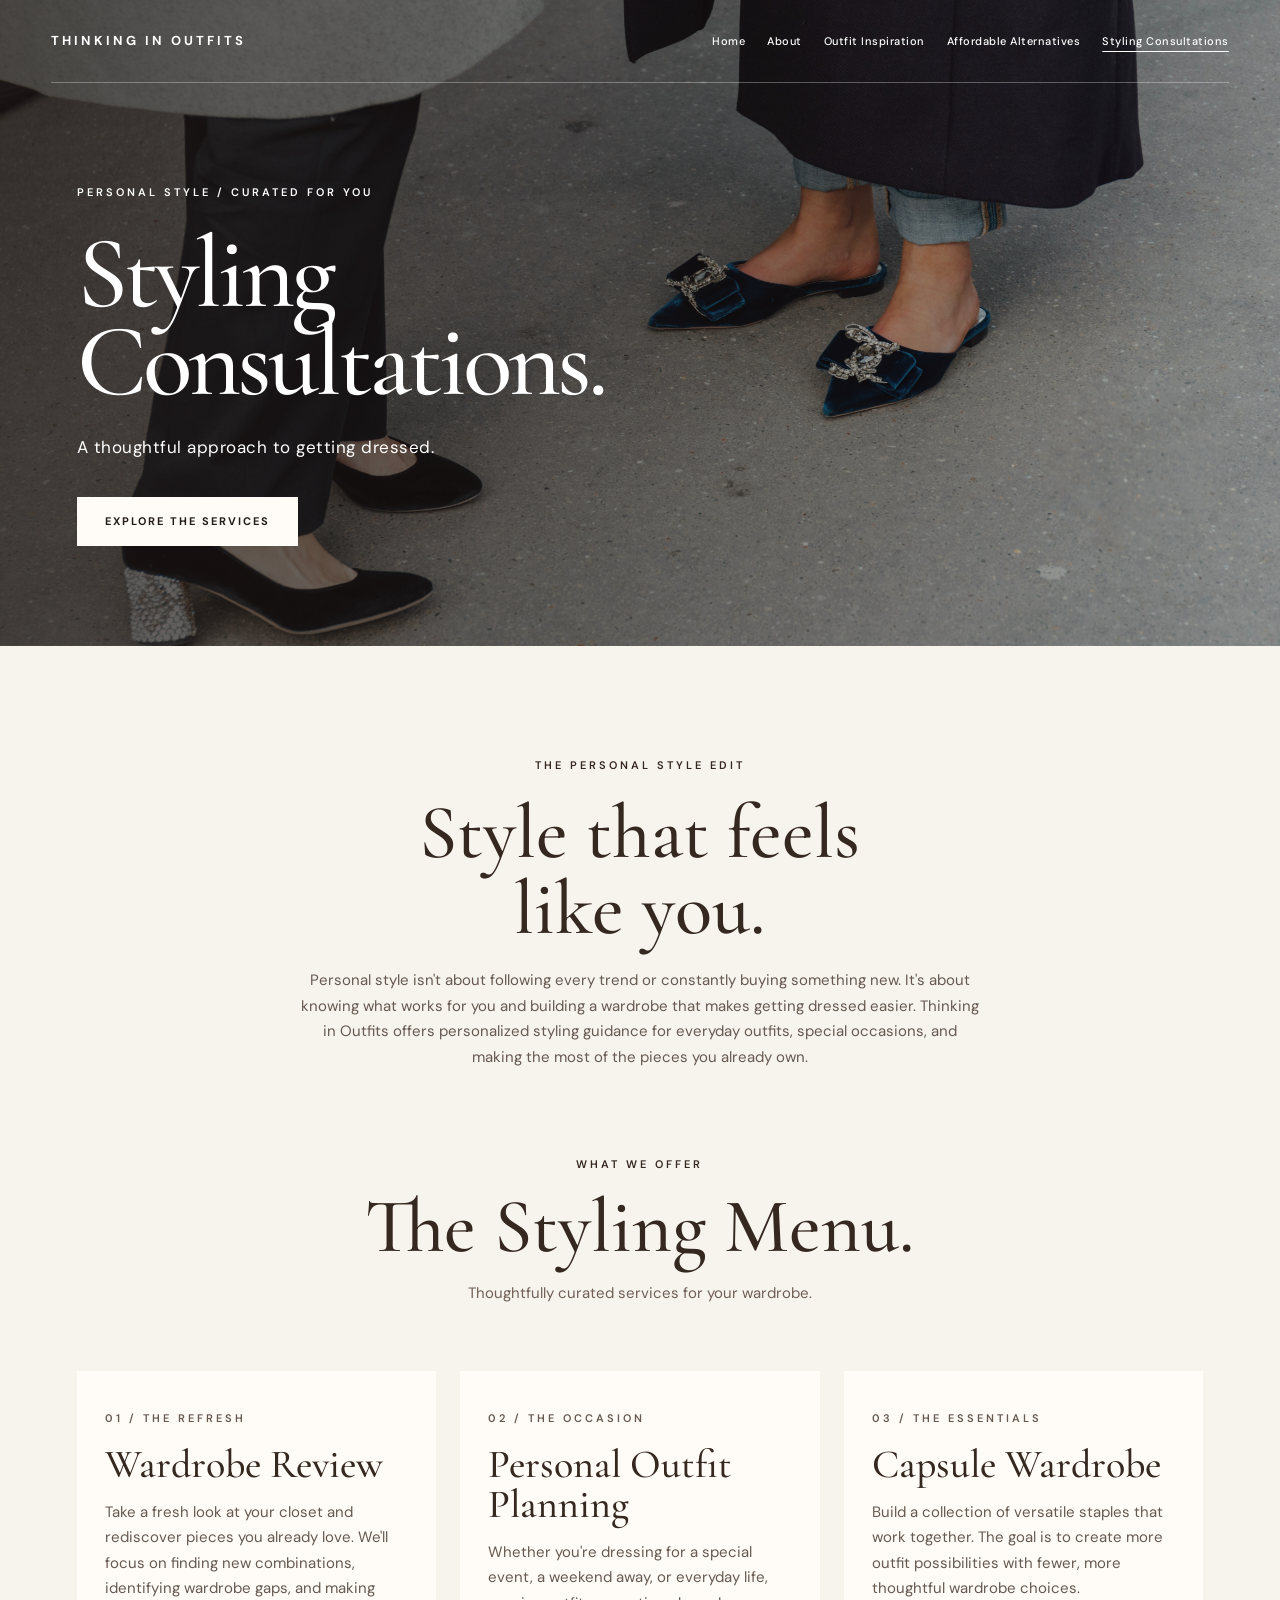
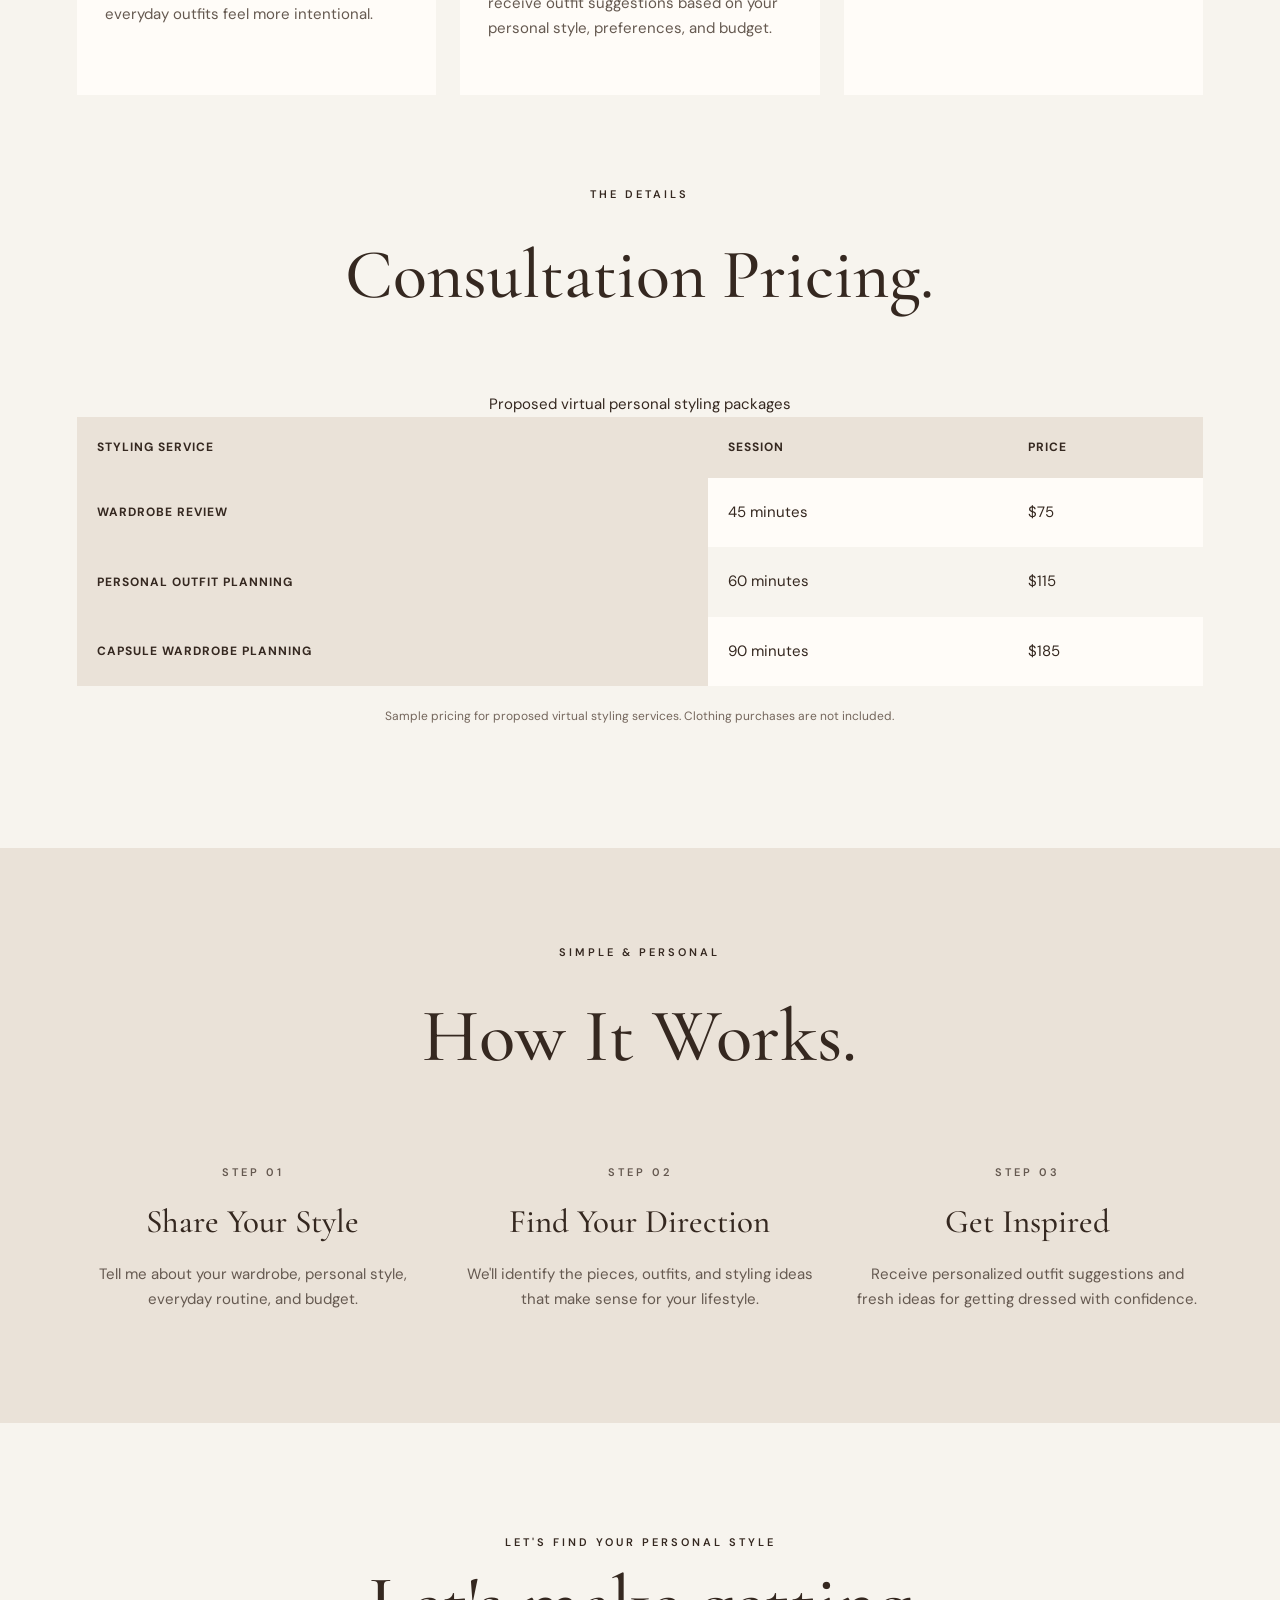
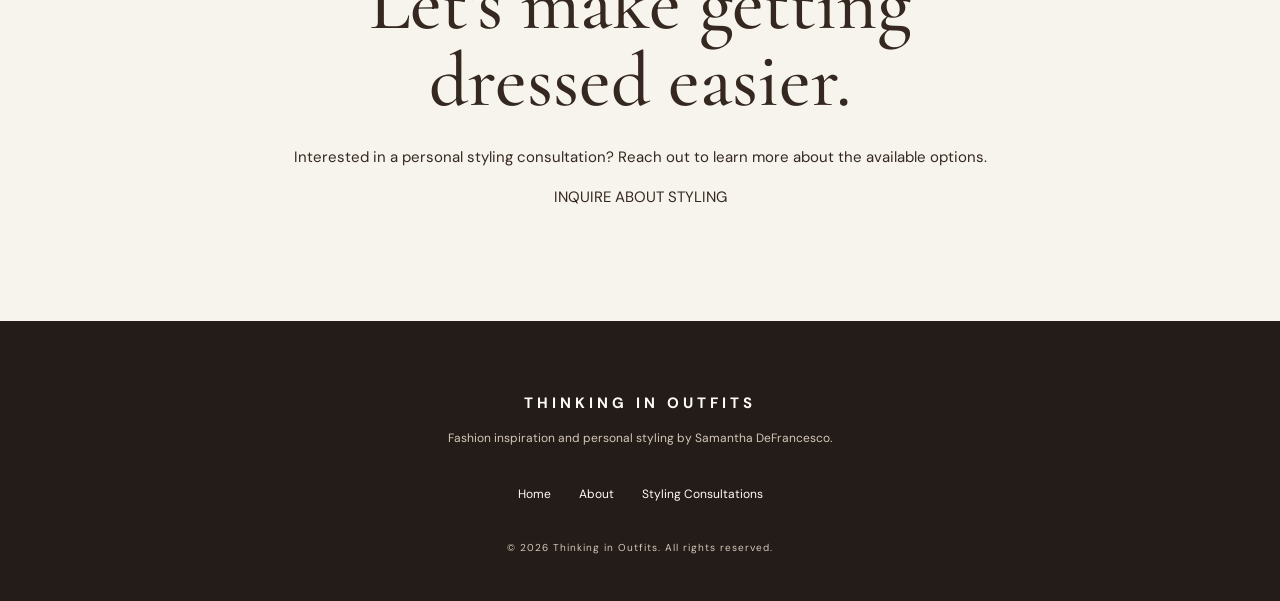
==== styling-consultations.html @ 7001dfb4 "Add files via upload" ====
<!DOCTYPE html>
<html lang="en">

<head>
    <meta charset="UTF-8">
    <meta name="viewport" content="width=device-width, initial-scale=1.0">
    <meta name="description" content="Explore personal styling consultations, outfit planning, and capsule wardrobe services at Thinking in Outfits.">
    <title>Styling Consultations | Thinking in Outfits</title>
    <link rel="stylesheet" href="css/style.css">
</head>

<body>

    <!-- Header and Navigation -->
    <header class="hero services-hero">

        <nav class="navbar" aria-label="Main Navigation">
            <a href="index.html" class="logo">THINKING IN OUTFITS</a>

            <ul class="nav-links">
                <li><a href="index.html">Home</a></li>
                <li><a href="index.html#about">About</a></li>
                <li><a href="index.html#outfits">Outfit Inspiration</a></li>
                <li><a href="index.html#alternatives">Affordable Alternatives</a></li>
                <li><a href="styling-consultations.html" aria-current="page">Styling Consultations</a></li>
            </ul>
        </nav>

        <div class="hero-content">
            <p class="eyebrow">PERSONAL STYLE / CURATED FOR YOU</p>
            <h1>Styling<br>Consultations.</h1>
            <p class="hero-subtitle">
                A thoughtful approach to getting dressed.
            </p>
            <a href="#pricing" class="button button-light">
                EXPLORE THE SERVICES
            </a>
        </div>

    </header>

    <main>

        <!-- Introduction -->
        <section class="services-intro container">

            <p class="eyebrow">THE PERSONAL STYLE EDIT</p>

            <h2>Style that feels<br>like you.</h2>

            <p>
                Personal style isn't about following every trend or
                constantly buying something new. It's about knowing
                what works for you and building a wardrobe that makes
                getting dressed easier.

                Thinking in Outfits offers personalized styling
                guidance for everyday outfits, special occasions,
                and making the most of the pieces you already own.
            </p>

        </section>

        <!-- Styling Services -->
        <section class="container" aria-labelledby="services-heading">

            <div class="section-heading">
                <p class="eyebrow">WHAT WE OFFER</p>
                <h2 id="services-heading">The Styling Menu.</h2>
                <p>Thoughtfully curated services for your wardrobe.</p>
            </div>

            <div class="services-grid">

                <article class="service-card">
                    <p class="eyebrow">01 / THE REFRESH</p>
                    <h3>Wardrobe Review</h3>
                    <p>
                        Take a fresh look at your closet and rediscover
                        pieces you already love. We'll focus on finding
                        new combinations, identifying wardrobe gaps,
                        and making everyday outfits feel more intentional.
                    </p>
                </article>

                <article class="service-card">
                    <p class="eyebrow">02 / THE OCCASION</p>
                    <h3>Personal Outfit Planning</h3>
                    <p>
                        Whether you're dressing for a special event,
                        a weekend away, or everyday life, receive outfit
                        suggestions based on your personal style,
                        preferences, and budget.
                    </p>
                </article>

                <article class="service-card">
                    <p class="eyebrow">03 / THE ESSENTIALS</p>
                    <h3>Capsule Wardrobe</h3>
                    <p>
                        Build a collection of versatile staples that
                        work together. The goal is to create more
                        outfit possibilities with fewer, more
                        thoughtful wardrobe choices.
                    </p>
                </article>

            </div>

        </section>

        <!-- Responsive Pricing Table -->
        <section id="pricing" class="pricing-section container">

            <p class="eyebrow text-center">
                THE DETAILS
            </p>

            <h2>Consultation Pricing.</h2>

            <div class="pricing-wrap">

                <table class="pricing-table">
                    <caption>
                        Proposed virtual personal styling packages
                    </caption>

                    <thead>
                        <tr>
                            <th scope="col">Styling Service</th>
                            <th scope="col">Session</th>
                            <th scope="col">Price</th>
                        </tr>
                    </thead>

                    <tbody>
                        <tr>
                            <th scope="row">Wardrobe Review</th>
                            <td>45 minutes</td>
                            <td>$75</td>
                        </tr>

                        <tr>
                            <th scope="row">Personal Outfit Planning</th>
                            <td>60 minutes</td>
                            <td>$115</td>
                        </tr>

                        <tr>
                            <th scope="row">Capsule Wardrobe Planning</th>
                            <td>90 minutes</td>
                            <td>$185</td>
                        </tr>
                    </tbody>

                </table>

            </div>

            <p class="pricing-note">
                Sample pricing for proposed virtual styling services.
                Clothing purchases are not included.
            </p>

        </section>

        <!-- How It Works -->
        <section id="how-it-works" class="process-section">

            <div class="container">

            
<p class="eyebrow text-center">
                    SIMPLE & PERSONAL
                </p>

                <h2>How It Works.</h2>

                <div class="process-grid">

                    <article class="process-step">
                        <p class="eyebrow">STEP 01</p>
                        <h3>Share Your Style</h3>
                        <p>
                            Tell me about your wardrobe, personal
                            style, everyday routine, and budget.
                        </p>
                    </article>

                    <article class="process-step">
                        <p class="eyebrow">STEP 02</p>
                        <h3>Find Your Direction</h3>
                        <p>
                            We'll identify the pieces, outfits,
                            and styling ideas that make sense
                            for your lifestyle.
                        </p>
                    </article>

                    <article class="process-step">
                        <p class="eyebrow">STEP 03</p>
                        <h3>Get Inspired</h3>
                        <p>
                            Receive personalized outfit suggestions
                            and fresh ideas for getting dressed
                            with confidence.
                        </p>
                    </article>

                </div>

            </div>

        </section>

        <!-- Contact Section -->
        <section class="contact-section">

            <p class="eyebrow">LET'S FIND YOUR PERSONAL STYLE</p>

            <h2>Let's make getting<br>dressed easier.</h2>

            <p>
                Interested in a personal styling consultation?
                Reach out to learn more about the available options.
            </p>

            <a href="mailto:defrancesco.s@northeastern.edu?subject=Thinking%20in%20Outfits%20Styling%20Inquiry">
                INQUIRE ABOUT STYLING
            </a>

        </section>

    </main>

    <!-- Footer -->
    <footer class="site-footer">

        <p class="footer-logo">THINKING IN OUTFITS</p>

        <p>
            Fashion inspiration and personal styling
            by Samantha DeFrancesco.
        </p>

        <nav aria-label="Footer Navigation">
            <a href="index.html">Home</a>
            <a href="index.html#about">About</a>
            <a href="styling-consultations.html">Styling Consultations</a>
        </nav>

        <p class="copyright">
            &copy; 2026 Thinking in Outfits. All rights reserved.
        </p>

    </footer>

</body>
</html>
---- css/style.css ----
/* ========================================
   THINKING IN OUTFITS
   Website by Samantha DeFrancesco
   ITC 2400 Signature Assignment
======================================== */

@import url('https://fonts.googleapis.com/css2?family=Cormorant+Garamond:wght@400;500;600&family=DM+Sans:wght@400;500;600;700&display=swap');

/* COLORS AND GLOBAL STYLES */

:root {
    --cream: #f7f4ee;
    --ivory: #fffcf8;
    --chocolate: #352820;
    --espresso: #241c18;
    --taupe: #99897b;
    --sand: #eae2d8;
    --line: #ded5ca;
}

* {
    box-sizing: border-box;
}

html {
    scroll-behavior: smooth;
}

body {
    margin: 0;
    background-color: var(--cream);
    color: var(--chocolate);
    font-family: 'DM Sans', Arial, sans-serif;
    font-size: 15px;
    line-height: 1.7;
}

h1, h2, h3, p, figure {
    margin-top: 0;
}

h1, h2, h3 {
    font-family: 'Cormorant Garamond', Georgia, serif;
    font-weight: 500;
}

a {
    color: inherit;
    text-decoration: none;
}

a:focus-visible {
    outline: 2px solid currentColor;
    outline-offset: 5px;
}

img {
    display: block;
    max-width: 100%;
}

.container {
    width: 88%;
    max-width: 1180px;
    margin-left: auto;
    margin-right: auto;
}

.eyebrow {
    font-size: 11px;
    font-weight: 600;
    letter-spacing: 3px;
    text-transform: uppercase;
}

/* ========================================
   HERO BANNER
======================================== */

.hero {
    min-height: 760px;
    background-color: #6c5c50;
    background-image:
        linear-gradient(
            90deg,
            rgba(29, 22, 19, 0.74),
            rgba(29, 22, 19, 0.15)
        ),
        url("../images/hero.jpg");
    background-size: cover;
    background-position: center;
    color: white;
    display: flex;
    flex-direction: column;
}

.navbar {
    width: 92%;
    max-width: 1250px;
    margin: 0 auto;
    padding: 28px 0;
    display: flex;
    justify-content: space-between;
    align-items: center;
    gap: 30px;
    border-bottom: 1px solid rgba(255, 255, 255, 0.3);
}

.logo {
    font-size: 13px;
    font-weight: 700;
    letter-spacing: 3px;
    white-space: nowrap;
}

.nav-links {
    list-style: none;
    display: flex;
    justify-content: flex-end;
    flex-wrap: wrap;
    gap: 22px;
    margin: 0;
    padding: 0;
}

.nav-links a {
    font-size: 11px;
    font-weight: 500;
    letter-spacing: 0.5px;
    transition: opacity 0.3s ease;
}

.nav-links a:hover {
    opacity: 0.65;
}

.nav-links a[aria-current="page"] {
    text-decoration: underline;
    text-underline-offset: 6px;
}

.hero-content {
    width: 88%;
    max-width: 1180px;
    margin: auto;
    padding: 100px 0;
}

.hero-content h1 {
    font-size: clamp(75px, 10vw, 150px);
    line-height: 0.86;
    letter-spacing: -4px;
    margin: 28px 0;
}

.hero-subtitle {
    font-size: 17px;
    letter-spacing: 0.5px;
    margin-bottom: 35px;
}

/* BUTTONS AND LINKS */

.button {
    display: inline-block;
    padding: 15px 28px;
    font-size: 11px;
    font-weight: 700;
    letter-spacing: 2px;
    text-align: center;
    transition: background 0.3s ease, color 0.3s ease;
}

.button-light {
    background: var(--ivory);
    color: var(--espresso);
}

.button-light:hover {
    background: var(--sand);
}

.button-dark {
    background: var(--chocolate);
    color: white;
}

.button-dark:hover {
    background: #594438;
}

.text-link {
    display: inline-block;
    margin-top: 18px;
    padding-bottom: 5px;
    border-bottom: 1px solid currentColor;
    font-size: 11px;
    font-weight: 700;
    letter-spacing: 1.5px;
    transition: opacity 0.3s ease;
}

.text-link:hover {
    opacity: 0.55;
}

/* ========================================
   WELCOME SECTION
======================================== */

.intro-section {
    padding-top: 120px;
    padding-bottom: 120px;
    text-align: center;
}

.intro-section h2 {
    max-width: 800px;
    margin: 15px auto 25px;
    font-size: clamp(45px, 6vw, 78px);
    line-height: 1.05;
}

.intro-section > p:last-child {
    max-width: 700px;
    margin: 0 auto;
    color: #62564e;
    font-size: 16px;
}

/* ========================================
   FEATURED OUTFIT
======================================== */

.featured-section {
    display: grid;
    grid-template-columns: 1fr 0.9fr;
    align-items: center;
    gap: 9%;
    padding-bottom: 130px;
}

.featured-image img {
    width: 100%;
    aspect-ratio: 3 / 4;
    object-fit: cover;
    background-color: var(--sand);
    filter: saturate(0.9);
}

.featured-image figcaption {
    padding-top: 14px;
    font-size: 10px;
    letter-spacing: 2px;
    color: var(--taupe);
}

.featured-text h2 {
    font-size: clamp(55px, 6vw, 88px);
    line-height: 0.95;
    margin: 15px 0 30px;
}

.featured-text > p:not(.eyebrow) {
    max-width: 430px;
    color: #655950;
}

/* ========================================
   THE THOUGHTFUL EDIT
======================================== */

.discover-section {
    padding-bottom: 140px;
}

.section-heading {
    text-align: center;
    margin-bottom: 65px;
}

.section-heading h2 {
    font-size: clamp(50px, 6vw, 80px);
    line-height: 1;
    margin: 15px 0;
}

.section-heading > p:last-child {
    color: #6e6056;
}

.card-grid {
    display: grid;
    grid-template-columns: repeat(2, minmax(0, 1fr));
    gap: 38px;
}

.style-card img {
    width: 100%;
    aspect-ratio: 4 / 5;
    object-fit: cover;
    background-color: var(--sand);
    transition: transform 0.4s ease, filter 0.4s ease;
}

.style-card img:hover {
    filter: brightness(0.95);
    transform: scale(0.99);
}

.card-content {
    padding: 28px 5px;
}

.card-content h3 {
    font-size: clamp(38px, 4vw, 55px);
    line-height: 1.05;
    margin: 12px 0 18px;
}

.card-content > p:not(.eyebrow) {
    max-width: 470px;
    color: #685b51;
}

/* ========================================
   CLOSING STATEMENT
======================================== */

.closing-section {
    background-color: var(--sand);
    text-align: center;
    padding: 110px 20px;
}

.closing-section h2 {
    font-size: clamp(55px, 7vw, 90px);
    line-height: 0.97;
    margin: 22px 0 35px;
}

/* ========================================
   STYLING CONSULTATIONS PAGE
======================================== */

.services-hero {
    min-height: 570px;
    background-image:
        linear-gradient(
            90deg,
            rgba(29, 22, 19, 0.75),
            rgba(29, 22, 19, 0.25)
        ),
        url("../images/styling.jpg");
}

.services-hero .hero-content h1 {
    font-size: clamp(65px, 8vw, 110px);
}

.services-intro {
    padding-top: 110px;
    padding-bottom: 85px;
    text-align: center;
}

.services-intro h2 {
    font-size: clamp(48px, 6vw, 78px);
    line-height: 1;
    margin: 20px auto;
}

.services-intro > p:last-child {
    max-width: 680px;
    margin: 0 auto;
    color: #655950;
}

.services-grid {
    display: grid;
    grid-template-columns: repeat(3, minmax(0, 1fr));
    gap: 24px;
    margin-bottom: 90px;
}

.service-card {
    background: var(--ivory);
    padding: 38px 28px;
}

.service-card h3 {
    font-size: 40px;
    line-height: 1;
    margin: 16px 0;
}

.service-card p {
    color: #655950;
}

.pricing-section {
    padding-bottom: 110px;
}

.pricing-section h2 {
    font-size: clamp(45px, 6vw, 70px);
    text-align: center;
}

.pricing-wrap {
    width: 100%;
    overflow-x: auto;
}

.pricing-table {
    width: 100%;
    min-width: 480px;
    border-collapse: collapse;
    text-align: left;
}

.pricing-table th {
    background-color: var(--sand);
    padding: 20px;
    font-size: 12px;
    letter-spacing: 1px;
    text-transform: uppercase;
}

.pricing-table td {
    padding: 22px 20px;
    border: none;
}

.pricing-table tbody tr:nth-child(odd) {
    background-color: var(--ivory);
}

.pricing-note {
    font-size: 12px;
    color: #74665c;
    text-align: center;
    margin-top: 20px;
}

.process-section {
    background: var(--sand);
    padding: 95px 0;
}

.process-section h2 {
    font-size: clamp(48px, 6vw, 75px);
    text-align: center;
}

.process-grid {
    display: grid;
    grid-template-columns: repeat(3, minmax(0, 1fr));
    gap: 35px;
    margin-top: 50px;
}

.process-step {
    text-align: center;
}

.process-step h3 {
    font-size: 33px;
    margin: 12px 0;
}

.process-step p {
    color: #655950;
}

.contact-section {
    padding: 110px 20px;
    text-align: center;
}

.contact-section h2 {
    font-size: clamp(50px, 6vw, 80px);
    line-height: 1;
    margin: 15px 0 25px;
}

/* ========================================
   FOOTER
======================================== */

.site-footer {
    background-color: var(--espresso);
    color: var(--ivory);
    text-align: center;
    padding: 70px 20px 35px;
}

.footer-logo {
    font-size: 15px;
    font-weight: 700;
    letter-spacing: 4px;
    margin-bottom: 12px;
}

.site-footer > p:not(.footer-logo) {
    font-size: 12px;
    color: #d5c8ba;
}

.site-footer nav {
    display: flex;
    justify-content: center;
    flex-wrap: wrap;
    gap: 28px;
    margin: 35px 0;
}

.site-footer nav a {
    font-size: 12px;
    transition: opacity 0.3s ease;
}

.site-footer nav a:hover {
    opacity: 0.6;
}

.copyright {
    font-size: 10px !important;
    letter-spacing: 1px;
}

/* ========================================
   RESPONSIVE TABLET LAYOUT
======================================== */

@media (max-width: 950px) {

    .navbar {
        flex-direction: column;
        gap: 20px;
    }

    .nav-links {
        justify-content: center;
        gap: 15px;
    }

    .featured-section {
        gap: 5%;
    }

    .services-grid {
        grid-template-columns: 1fr;
    }

}

/* ========================================
   RESPONSIVE MOBILE LAYOUT
======================================== */

@media (max-width: 650px) {

    .hero {
        min-height: 680px;
    }

    .navbar {
        padding: 23px 0;
    }

    .logo {
        font-size: 12px;
        letter-spacing: 2px;
    }

    .nav-links {
        gap: 10px 15px;
    }

    .nav-links a {
        font-size: 10px;
    }

    .hero-content {
        padding: 85px 0;
    }

    .hero-content h1 {
        font-size: clamp(65px, 14vw, 95px);
        letter-spacing: -2px;
    }

    .hero-subtitle {
        font-size: 14px;
    }

    .intro-section {
        padding-top: 80px;
        padding-bottom: 80px;
    }

    .featured-section {
        grid-template-columns: 1fr;
        gap: 35px;
        padding-bottom: 90px;
    }

    .featured-text h2 {
        font-size: 65px;
    }

    .discover-section {
        padding-bottom: 90px;
    }

    .card-grid {
        grid-template-columns: 1fr;
        gap: 40px;
    }

    .section-heading {
        margin-bottom: 40px;
    }

    .closing-section {
        padding: 85px 18px;
    }

    .services-hero {
        min-height: 600px;
    }

    .services-intro {
        padding-top: 80px;
    }

    .process-grid {
        grid-template-columns: 1fr;
        gap: 30px;
    }

    .site-footer {
        padding-top: 55px;
    }

    .site-footer nav {
        gap: 15px;
    }

}

/* Accessibility: Reduce animation if requested */

@media (prefers-reduced-motion: reduce) {
    html {
        scroll-behavior: auto;
    }

    .style-card img,
    .button,
    .text-link,
    .nav-links a {
        transition: none;
    }
}
/* Centered section labels */

.text-center {
    text-align: center;
}
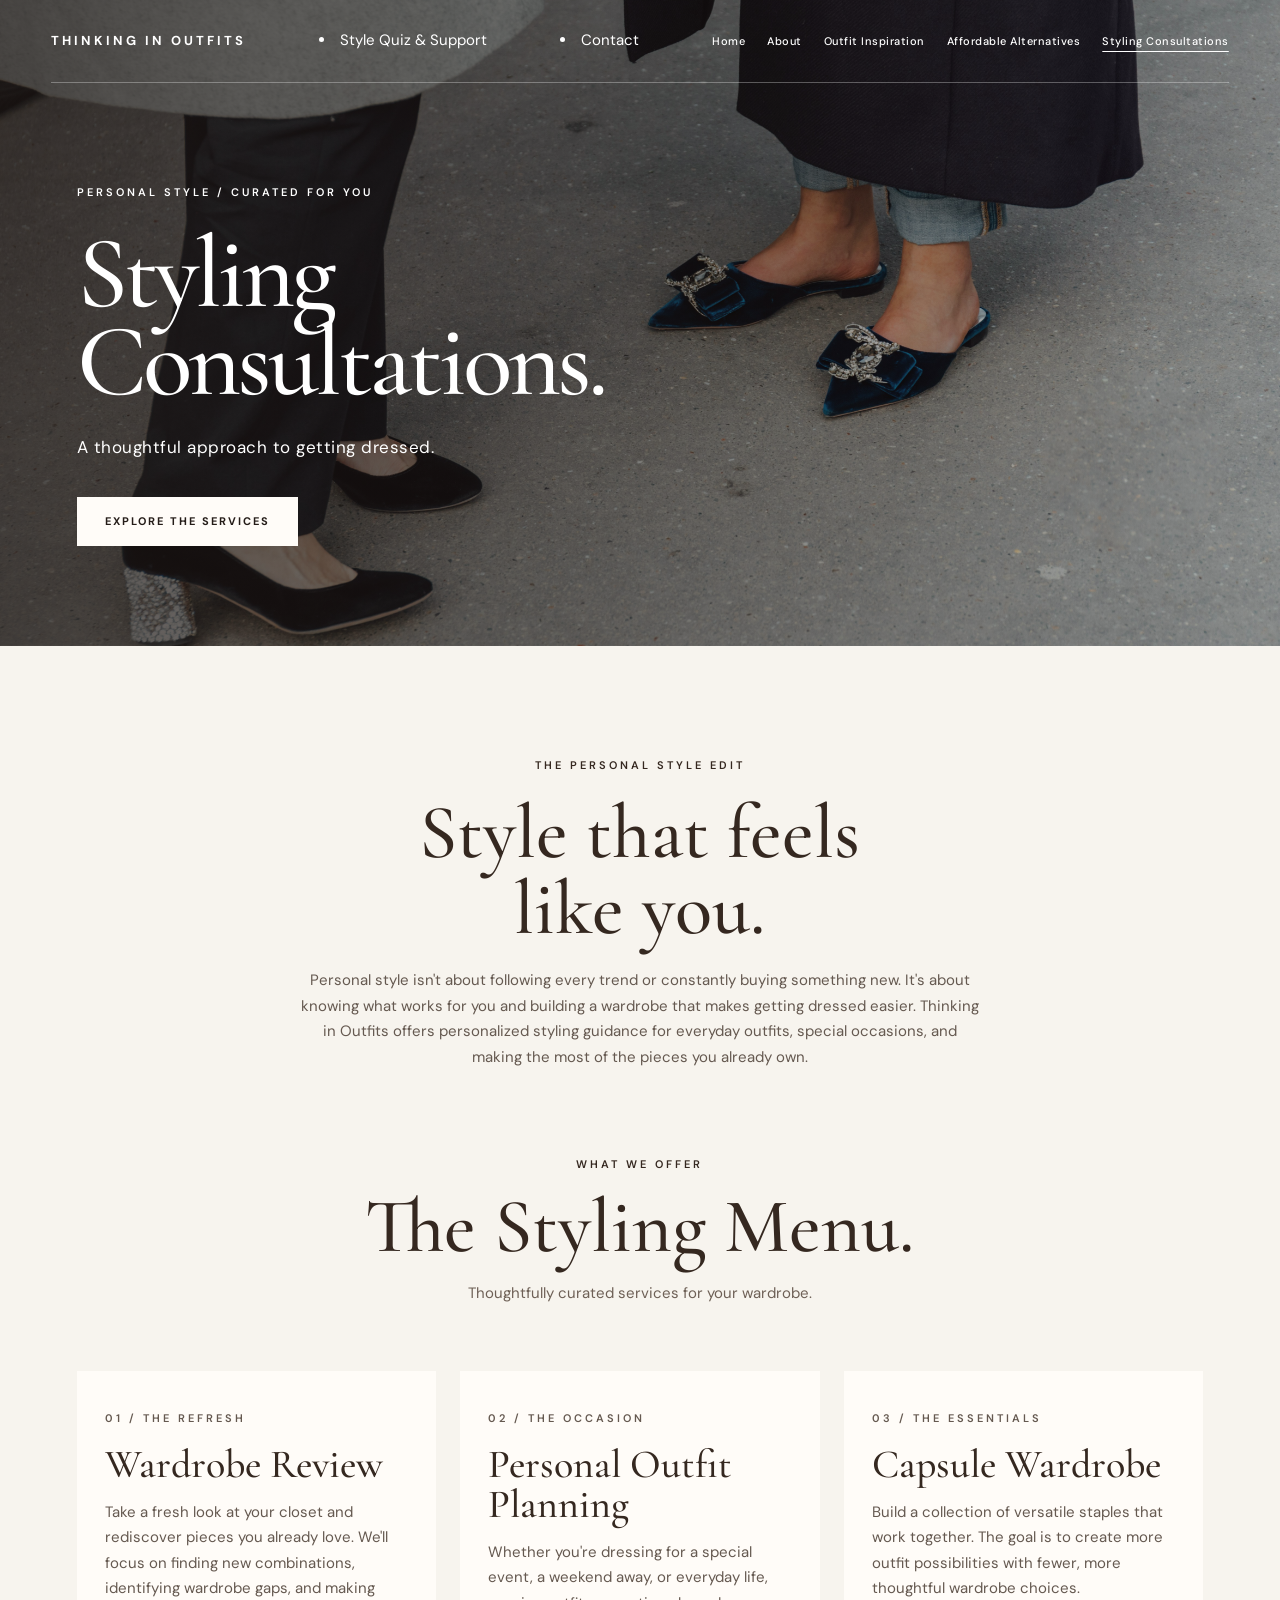
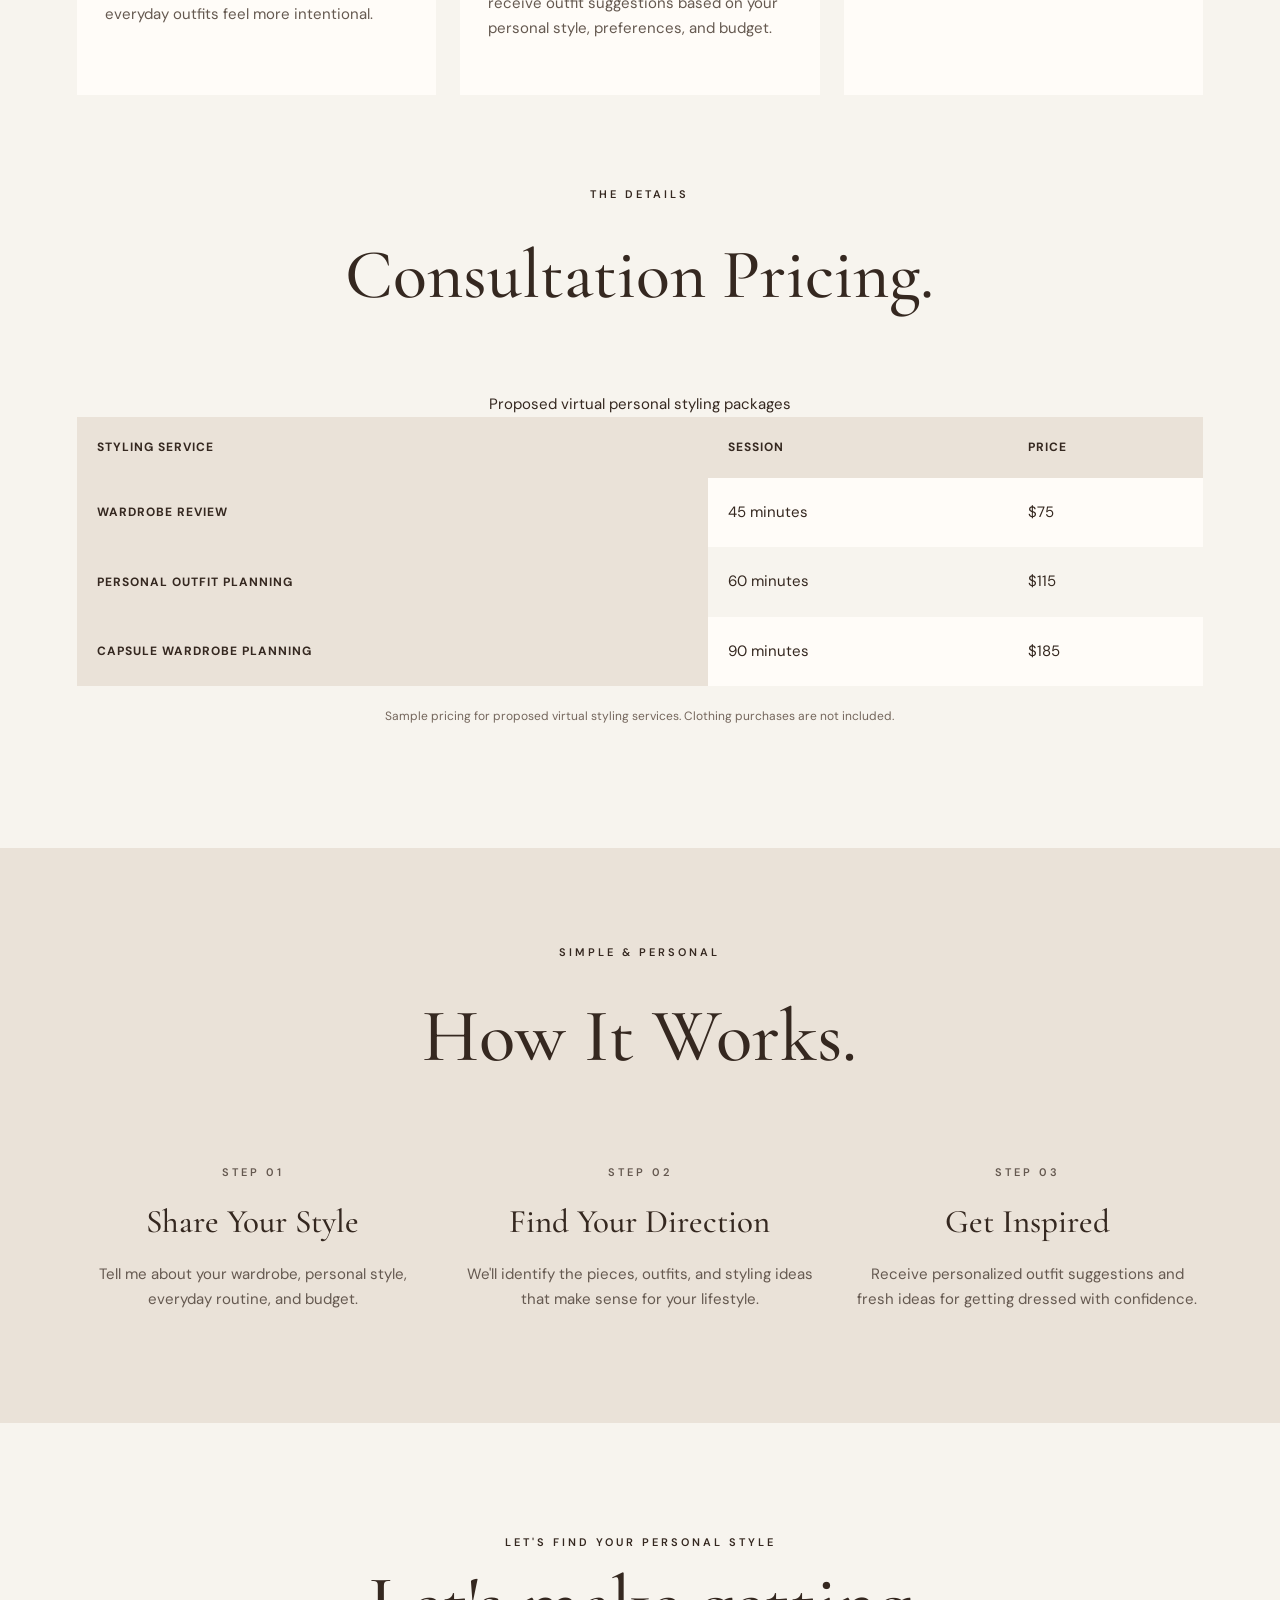
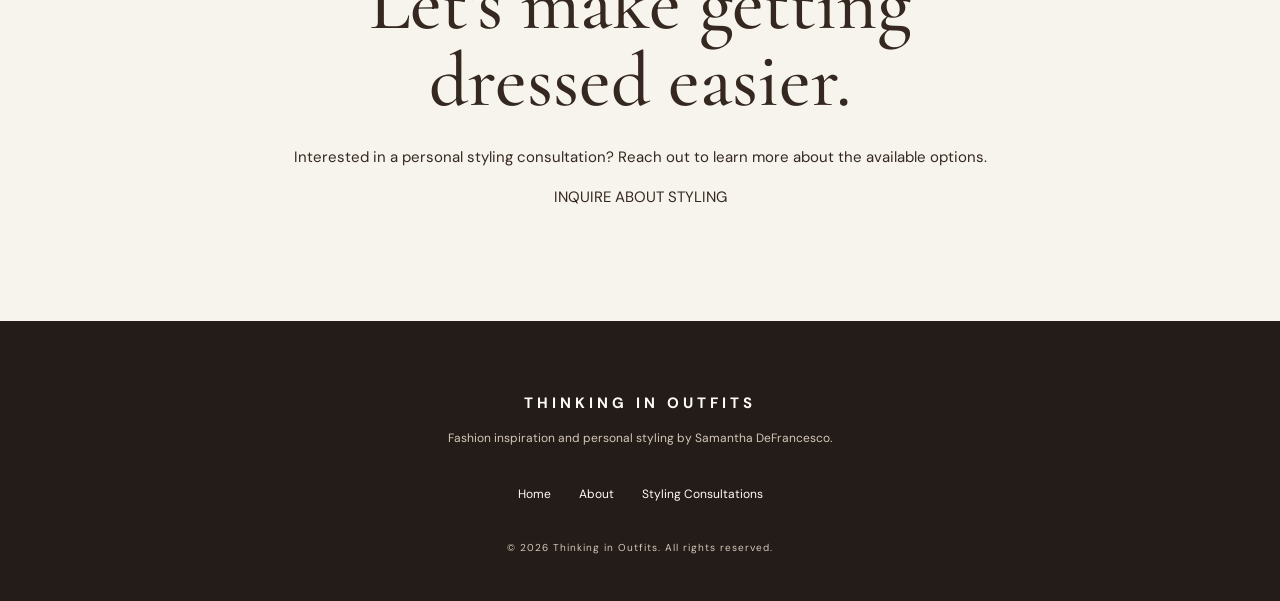
==== commit 318204f6: "Add files via upload" ====
--- a/styling-consultations.html
+++ b/styling-consultations.html
@@ -16,7 +16,8 @@
 
         <nav class="navbar" aria-label="Main Navigation">
             <a href="index.html" class="logo">THINKING IN OUTFITS</a>
-
+<li><a href="support.html">Style Quiz & Support</a></li>
+<li><a href="contact.html">Contact</a></li>
             <ul class="nav-links">
                 <li><a href="index.html">Home</a></li>
                 <li><a href="index.html#about">About</a></li>
--- a/css/style.css
+++ b/css/style.css
@@ -668,4 +668,157 @@
 
 .text-center {
     text-align: center;
+}
+
+
+/* CONTACT FORM */
+.styling-form {
+    max-width: 750px;
+    margin: 30px auto 90px;
+    padding: 40px;
+    background-color: var(--ivory);
+    border: 1px solid var(--line);
+}
+
+.form-field {
+    margin-bottom: 25px;
+}
+
+.form-field label {
+    display: block;
+    font-weight: 600;
+    margin-bottom: 8px;
+}
+
+.form-field input,
+.form-field select,
+.form-field textarea {
+    width: 100%;
+    padding: 14px;
+    border: 1px solid var(--line);
+    background: white;
+    color: var(--chocolate);
+    font: inherit;
+}
+
+.form-field textarea {
+    resize: vertical;
+}
+
+.form-field input:focus,
+.form-field select:focus,
+.form-field textarea:focus {
+    outline: 2px solid var(--taupe);
+}
+
+.styling-form button {
+    cursor: pointer;
+    border: none;
+}
+
+#form-status {
+    margin-top: 20px;
+}
+
+@media (max-width: 650px) {
+    .styling-form {
+        padding: 20px;
+    }
+}
+
+/* PERSONAL STYLE QUIZ AND SUPPORT */
+
+.style-support {
+    padding-top: 50px;
+    padding-bottom: 50px;
+}
+
+.quiz-form {
+    max-width: 850px;
+    margin: 30px auto;
+    padding: 35px;
+    background: #faf7f0;
+    border: 1px solid #d7c7b6;
+}
+
+.quiz-form fieldset {
+    border: none;
+    padding: 0 0 25px;
+    margin-bottom: 25px;
+    border-bottom: 1px solid #d7c7b6;
+}
+
+.quiz-form legend,
+.quiz-label {
+    display: block;
+    font-weight: bold;
+    margin-bottom: 15px;
+}
+
+.quiz-form fieldset label {
+    display: block;
+    margin: 12px 0;
+    cursor: pointer;
+}
+
+.quiz-form input[type="radio"] {
+    margin-right: 10px;
+}
+
+.quiz-form select,
+.quiz-form textarea {
+    display: block;
+    width: 100%;
+    box-sizing: border-box;
+    padding: 12px;
+    margin: 12px 0 25px;
+    border: 1px solid #bfae9d;
+    font: inherit;
+}
+
+.quiz-form button {
+    cursor: pointer;
+}
+
+.quiz-result {
+    padding: 30px;
+    margin: 25px auto;
+    max-width: 850px;
+    background: #eee6da;
+    border: 1px solid #d7c7b6;
+}
+
+.quiz-notice {
+    font-size: 0.9rem;
+}
+
+.support-list {
+    max-width: 850px;
+    margin: 25px auto;
+    padding-left: 30px;
+}
+
+.support-list > li {
+    margin-bottom: 30px;
+}
+
+.support-list ul {
+    margin-top: 10px;
+    padding-left: 25px;
+    list-style-type: square;
+}
+
+.support-list ul li {
+    margin-bottom: 8px;
+}
+
+@media (max-width: 650px) {
+    .quiz-form {
+        padding: 20px;
+    }
+
+    .style-support {
+        padding-top: 30px;
+        padding-bottom: 30px;
+    }
 }
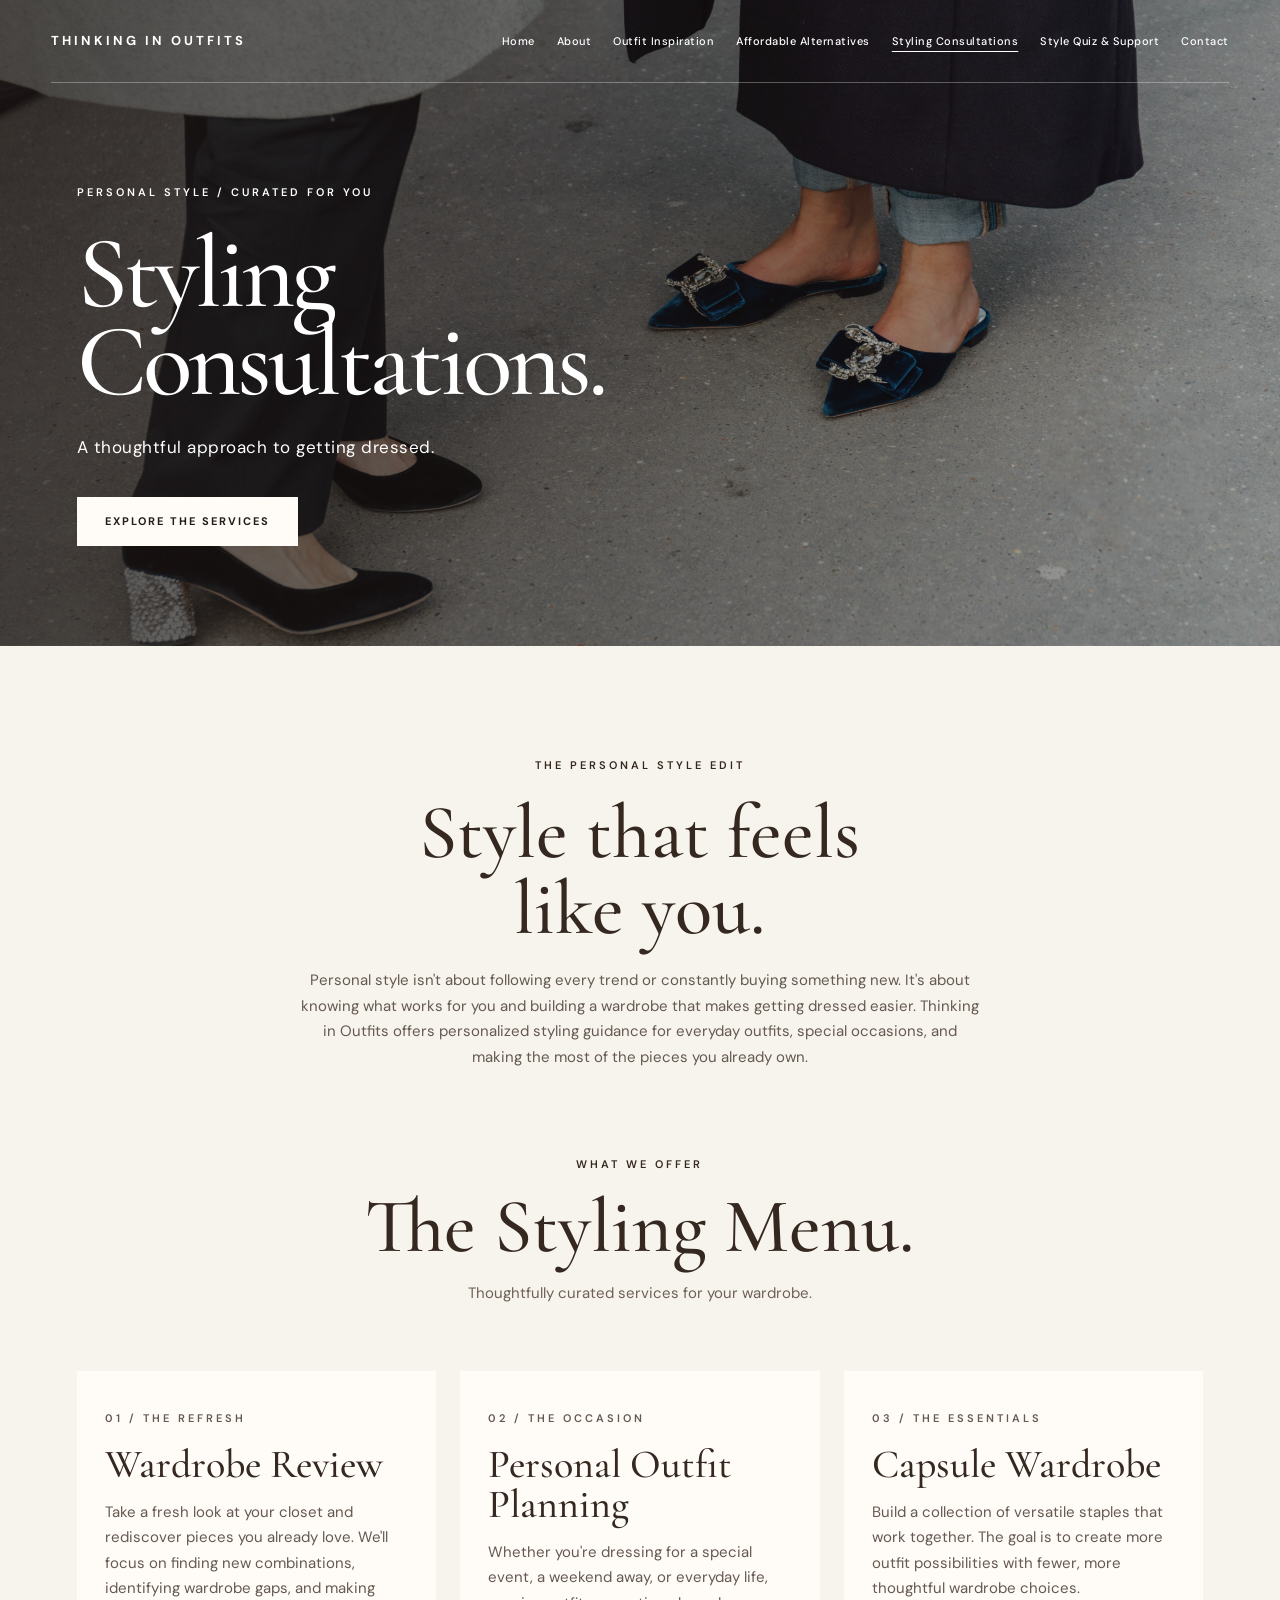
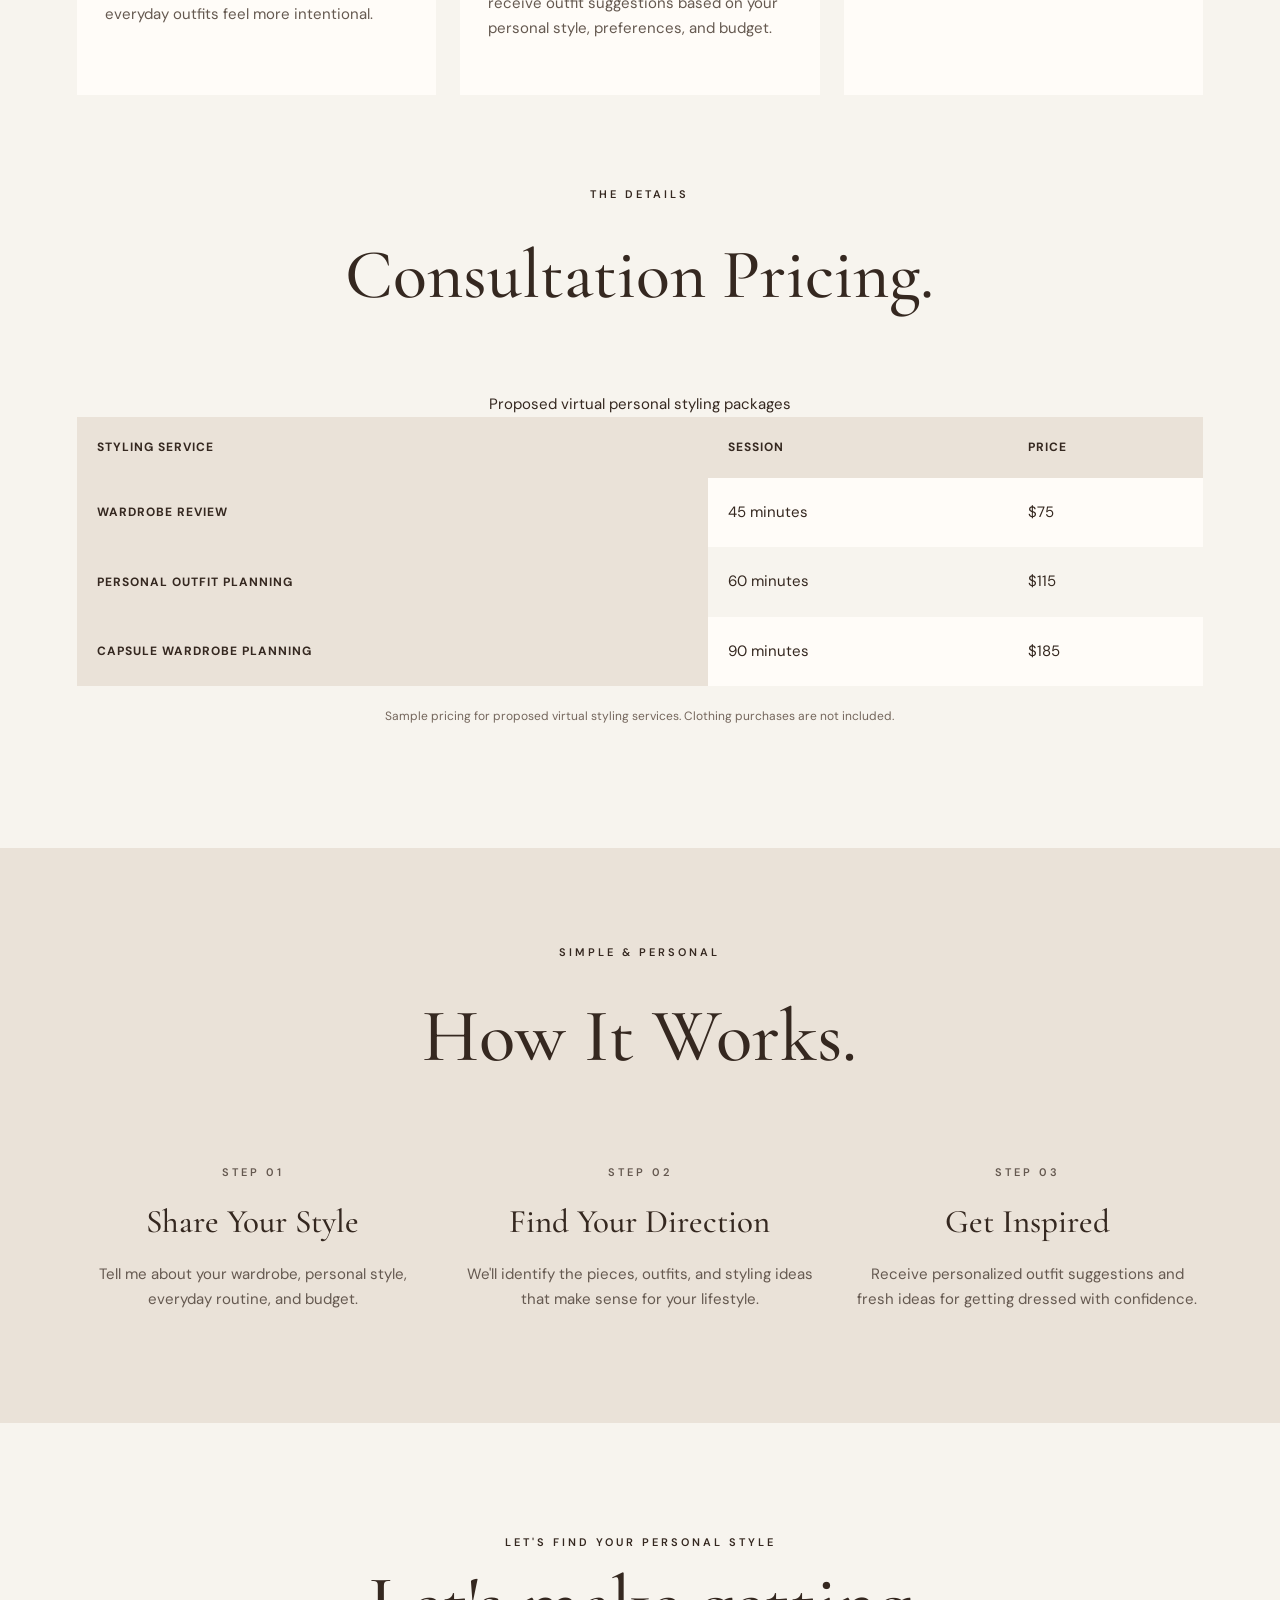
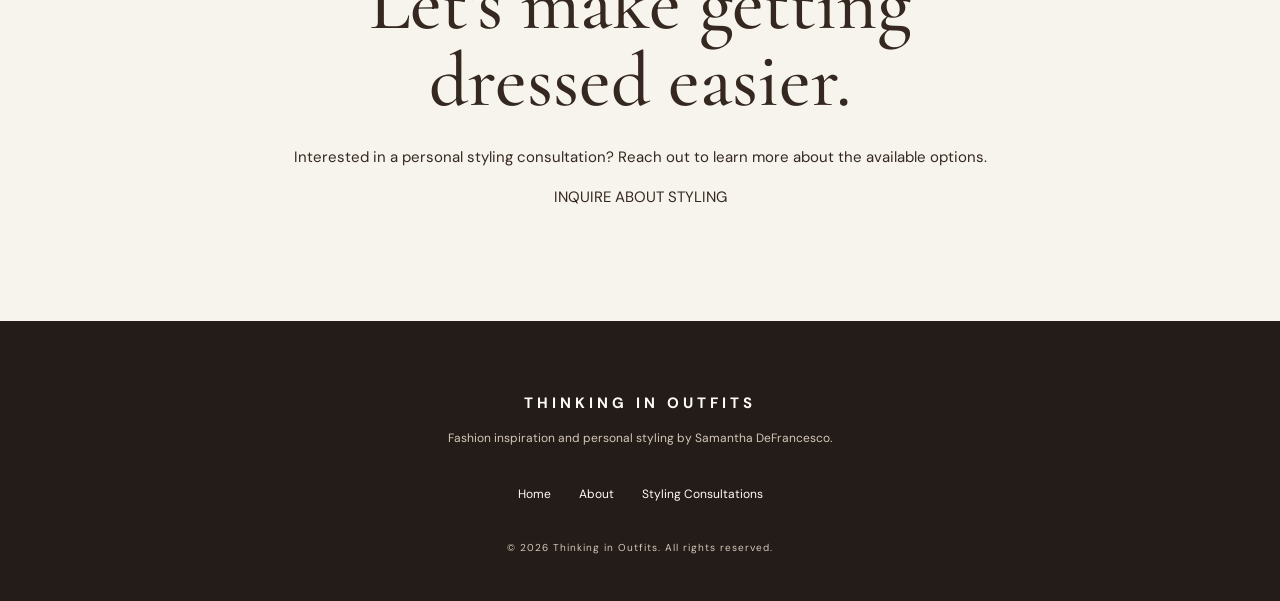
==== commit f50dc723: "Add files via upload" ====
--- a/styling-consultations.html
+++ b/styling-consultations.html
@@ -16,14 +16,14 @@
 
         <nav class="navbar" aria-label="Main Navigation">
             <a href="index.html" class="logo">THINKING IN OUTFITS</a>
-<li><a href="support.html">Style Quiz & Support</a></li>
-<li><a href="contact.html">Contact</a></li>
             <ul class="nav-links">
                 <li><a href="index.html">Home</a></li>
                 <li><a href="index.html#about">About</a></li>
                 <li><a href="index.html#outfits">Outfit Inspiration</a></li>
                 <li><a href="index.html#alternatives">Affordable Alternatives</a></li>
                 <li><a href="styling-consultations.html" aria-current="page">Styling Consultations</a></li>
+                <li><a href="support.html">Style Quiz & Support</a></li>
+<li><a href="contact.html">Contact</a></li>
             </ul>
         </nav>
 
